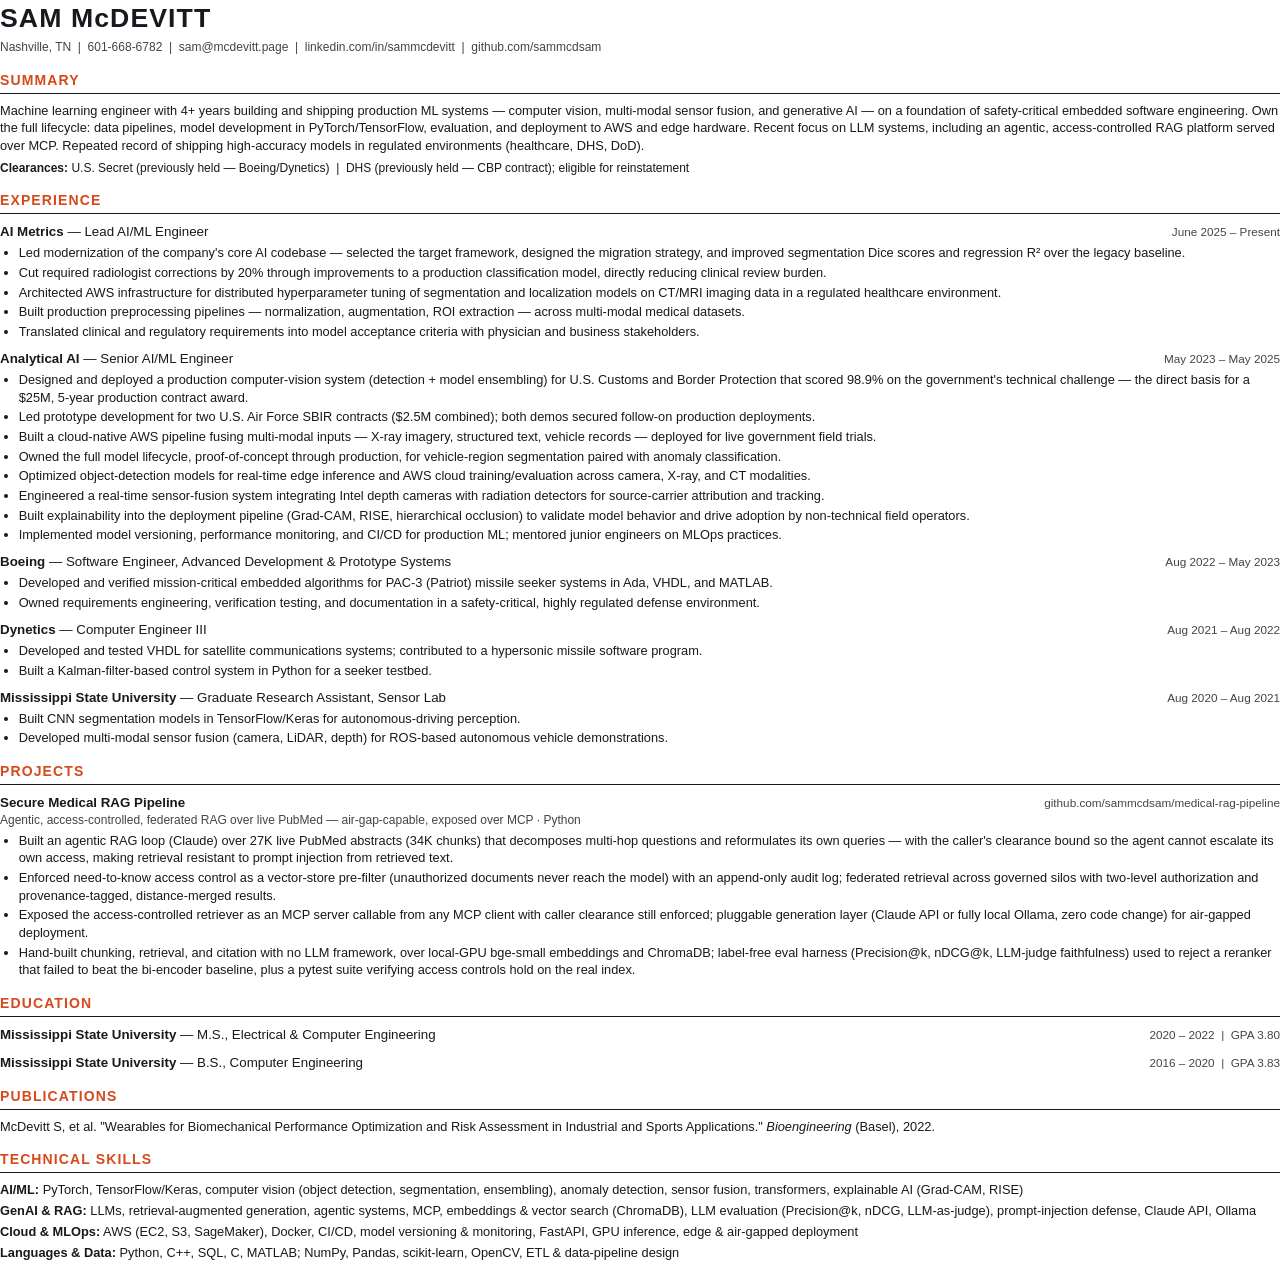
==== resume/resume.html @ 663efe21 "Portfolio site: hero, selected work, experience, featured RAG project, skills, resume PDF Co-Authore" ====
<!DOCTYPE html>
<html lang="en">
<head>
<meta charset="UTF-8">
<title>Sam McDevitt — Resume</title>
<style>
  @page { size: letter; margin: 0.55in 0.6in; }
  * { box-sizing: border-box; margin: 0; padding: 0; }
  body {
    font-family: Helvetica, Arial, sans-serif;
    font-size: 9.6pt;
    line-height: 1.38;
    color: #16191D;
  }
  h1 {
    font-size: 20pt;
    letter-spacing: 0.04em;
    margin-bottom: 2pt;
  }
  .contact {
    font-size: 9pt;
    color: #444;
    margin-bottom: 10pt;
  }
  h2 {
    font-size: 10.5pt;
    text-transform: uppercase;
    letter-spacing: 0.08em;
    color: #D6491B;
    border-bottom: 1.2pt solid #16191D;
    padding-bottom: 2pt;
    margin: 11pt 0 6pt;
  }
  .role {
    display: flex;
    justify-content: space-between;
    align-items: baseline;
    margin-top: 7pt;
  }
  .role h3 { font-size: 10pt; }
  .role .org { font-weight: normal; }
  .dates {
    font-size: 8.8pt;
    color: #444;
    white-space: nowrap;
  }
  ul { margin: 2pt 0 0 14pt; }
  li { margin-bottom: 1.5pt; }
  .summary { margin-bottom: 2pt; }
  .clearance { font-size: 9pt; margin-top: 4pt; }
  .proj-sub { font-size: 9pt; color: #444; margin-bottom: 2pt; }
  .skills p { margin-bottom: 2.5pt; }
  .skills b { color: #16191D; }
  a { color: inherit; text-decoration: none; }
</style>
</head>
<body>

<h1>SAM McDEVITT</h1>
<p class="contact">
  Nashville, TN &nbsp;|&nbsp; 601-668-6782 &nbsp;|&nbsp; sam@mcdevitt.page &nbsp;|&nbsp;
  linkedin.com/in/sammcdevitt &nbsp;|&nbsp; github.com/sammcdsam
</p>

<h2>Summary</h2>
<p class="summary">
Machine learning engineer with 4+ years building and shipping production ML systems — computer vision,
multi-modal sensor fusion, and generative AI — on a foundation of safety-critical embedded software
engineering. Own the full lifecycle: data pipelines, model development in PyTorch/TensorFlow, evaluation,
and deployment to AWS and edge hardware. Recent focus on LLM systems, including an agentic,
access-controlled RAG platform served over MCP. Repeated record of shipping high-accuracy models in
regulated environments (healthcare, DHS, DoD).
</p>
<p class="clearance">
<b>Clearances:</b> U.S. Secret (previously held — Boeing/Dynetics) &nbsp;|&nbsp; DHS (previously held —
CBP contract); eligible for reinstatement
</p>

<h2>Experience</h2>

<div class="role">
  <h3>AI Metrics <span class="org">— Lead AI/ML Engineer</span></h3>
  <span class="dates">June 2025 – Present</span>
</div>
<ul>
  <li>Led modernization of the company's core AI codebase — selected the target framework, designed the migration strategy, and improved segmentation Dice scores and regression R² over the legacy baseline.</li>
  <li>Cut required radiologist corrections by 20% through improvements to a production classification model, directly reducing clinical review burden.</li>
  <li>Architected AWS infrastructure for distributed hyperparameter tuning of segmentation and localization models on CT/MRI imaging data in a regulated healthcare environment.</li>
  <li>Built production preprocessing pipelines — normalization, augmentation, ROI extraction — across multi-modal medical datasets.</li>
  <li>Translated clinical and regulatory requirements into model acceptance criteria with physician and business stakeholders.</li>
</ul>

<div class="role">
  <h3>Analytical AI <span class="org">— Senior AI/ML Engineer</span></h3>
  <span class="dates">May 2023 – May 2025</span>
</div>
<ul>
  <li>Designed and deployed a production computer-vision system (detection + model ensembling) for U.S. Customs and Border Protection that scored 98.9% on the government's technical challenge — the direct basis for a $25M, 5-year production contract award.</li>
  <li>Led prototype development for two U.S. Air Force SBIR contracts ($2.5M combined); both demos secured follow-on production deployments.</li>
  <li>Built a cloud-native AWS pipeline fusing multi-modal inputs — X-ray imagery, structured text, vehicle records — deployed for live government field trials.</li>
  <li>Owned the full model lifecycle, proof-of-concept through production, for vehicle-region segmentation paired with anomaly classification.</li>
  <li>Optimized object-detection models for real-time edge inference and AWS cloud training/evaluation across camera, X-ray, and CT modalities.</li>
  <li>Engineered a real-time sensor-fusion system integrating Intel depth cameras with radiation detectors for source-carrier attribution and tracking.</li>
  <li>Built explainability into the deployment pipeline (Grad-CAM, RISE, hierarchical occlusion) to validate model behavior and drive adoption by non-technical field operators.</li>
  <li>Implemented model versioning, performance monitoring, and CI/CD for production ML; mentored junior engineers on MLOps practices.</li>
</ul>

<div class="role">
  <h3>Boeing <span class="org">— Software Engineer, Advanced Development &amp; Prototype Systems</span></h3>
  <span class="dates">Aug 2022 – May 2023</span>
</div>
<ul>
  <li>Developed and verified mission-critical embedded algorithms for PAC-3 (Patriot) missile seeker systems in Ada, VHDL, and MATLAB.</li>
  <li>Owned requirements engineering, verification testing, and documentation in a safety-critical, highly regulated defense environment.</li>
</ul>

<div class="role">
  <h3>Dynetics <span class="org">— Computer Engineer III</span></h3>
  <span class="dates">Aug 2021 – Aug 2022</span>
</div>
<ul>
  <li>Developed and tested VHDL for satellite communications systems; contributed to a hypersonic missile software program.</li>
  <li>Built a Kalman-filter-based control system in Python for a seeker testbed.</li>
</ul>

<div class="role">
  <h3>Mississippi State University <span class="org">— Graduate Research Assistant, Sensor Lab</span></h3>
  <span class="dates">Aug 2020 – Aug 2021</span>
</div>
<ul>
  <li>Built CNN segmentation models in TensorFlow/Keras for autonomous-driving perception.</li>
  <li>Developed multi-modal sensor fusion (camera, LiDAR, depth) for ROS-based autonomous vehicle demonstrations.</li>
</ul>

<h2>Projects</h2>

<div class="role">
  <h3>Secure Medical RAG Pipeline</h3>
  <span class="dates">github.com/sammcdsam/medical-rag-pipeline</span>
</div>
<p class="proj-sub">Agentic, access-controlled, federated RAG over live PubMed — air-gap-capable, exposed over MCP · Python</p>
<ul>
  <li>Built an agentic RAG loop (Claude) over 27K live PubMed abstracts (34K chunks) that decomposes multi-hop questions and reformulates its own queries — with the caller's clearance bound so the agent cannot escalate its own access, making retrieval resistant to prompt injection from retrieved text.</li>
  <li>Enforced need-to-know access control as a vector-store pre-filter (unauthorized documents never reach the model) with an append-only audit log; federated retrieval across governed silos with two-level authorization and provenance-tagged, distance-merged results.</li>
  <li>Exposed the access-controlled retriever as an MCP server callable from any MCP client with caller clearance still enforced; pluggable generation layer (Claude API or fully local Ollama, zero code change) for air-gapped deployment.</li>
  <li>Hand-built chunking, retrieval, and citation with no LLM framework, over local-GPU bge-small embeddings and ChromaDB; label-free eval harness (Precision@k, nDCG@k, LLM-judge faithfulness) used to reject a reranker that failed to beat the bi-encoder baseline, plus a pytest suite verifying access controls hold on the real index.</li>
</ul>

<h2>Education</h2>
<div class="role">
  <h3>Mississippi State University <span class="org">— M.S., Electrical &amp; Computer Engineering</span></h3>
  <span class="dates">2020 – 2022 &nbsp;|&nbsp; GPA 3.80</span>
</div>
<div class="role">
  <h3>Mississippi State University <span class="org">— B.S., Computer Engineering</span></h3>
  <span class="dates">2016 – 2020 &nbsp;|&nbsp; GPA 3.83</span>
</div>

<h2>Publications</h2>
<p>
McDevitt S, et al. "Wearables for Biomechanical Performance Optimization and Risk Assessment in
Industrial and Sports Applications." <i>Bioengineering</i> (Basel), 2022.
</p>

<h2>Technical Skills</h2>
<div class="skills">
  <p><b>AI/ML:</b> PyTorch, TensorFlow/Keras, computer vision (object detection, segmentation, ensembling), anomaly detection, sensor fusion, transformers, explainable AI (Grad-CAM, RISE)</p>
  <p><b>GenAI &amp; RAG:</b> LLMs, retrieval-augmented generation, agentic systems, MCP, embeddings &amp; vector search (ChromaDB), LLM evaluation (Precision@k, nDCG, LLM-as-judge), prompt-injection defense, Claude API, Ollama</p>
  <p><b>Cloud &amp; MLOps:</b> AWS (EC2, S3, SageMaker), Docker, CI/CD, model versioning &amp; monitoring, FastAPI, GPU inference, edge &amp; air-gapped deployment</p>
  <p><b>Languages &amp; Data:</b> Python, C++, SQL, C, MATLAB; NumPy, Pandas, scikit-learn, OpenCV, ETL &amp; data-pipeline design</p>
</div>

</body>
</html>
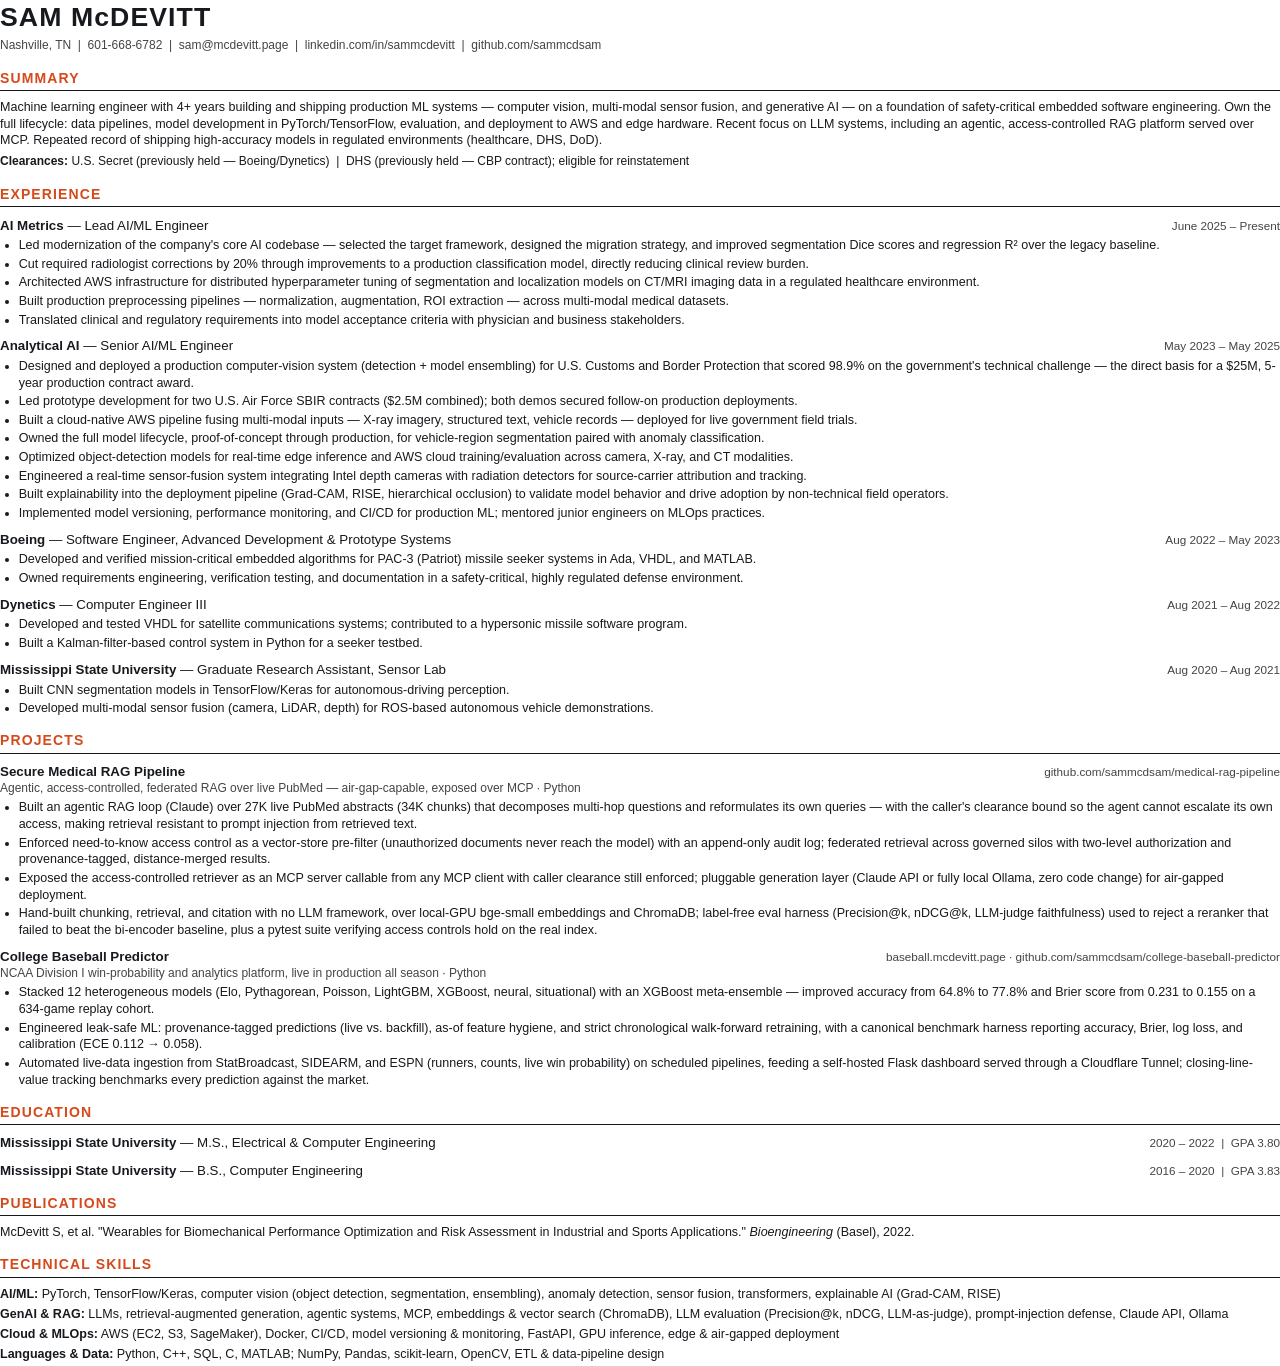
==== commit 6318099f: "Add College Baseball Predictor to resume PDF Co-Authored-By: Claude Fable 5 <noreply@anthropic.com>" ====
--- a/resume/resume.html
+++ b/resume/resume.html
@@ -4,12 +4,12 @@
 <meta charset="UTF-8">
 <title>Sam McDevitt — Resume</title>
 <style>
-  @page { size: letter; margin: 0.55in 0.6in; }
+  @page { size: letter; margin: 0.5in 0.6in; }
   * { box-sizing: border-box; margin: 0; padding: 0; }
   body {
     font-family: Helvetica, Arial, sans-serif;
-    font-size: 9.6pt;
-    line-height: 1.38;
+    font-size: 9.4pt;
+    line-height: 1.33;
     color: #16191D;
   }
   h1 {
@@ -146,6 +146,17 @@
   <li>Hand-built chunking, retrieval, and citation with no LLM framework, over local-GPU bge-small embeddings and ChromaDB; label-free eval harness (Precision@k, nDCG@k, LLM-judge faithfulness) used to reject a reranker that failed to beat the bi-encoder baseline, plus a pytest suite verifying access controls hold on the real index.</li>
 </ul>
 
+<div class="role">
+  <h3>College Baseball Predictor</h3>
+  <span class="dates">baseball.mcdevitt.page · github.com/sammcdsam/college-baseball-predictor</span>
+</div>
+<p class="proj-sub">NCAA Division I win-probability and analytics platform, live in production all season · Python</p>
+<ul>
+  <li>Stacked 12 heterogeneous models (Elo, Pythagorean, Poisson, LightGBM, XGBoost, neural, situational) with an XGBoost meta-ensemble — improved accuracy from 64.8% to 77.8% and Brier score from 0.231 to 0.155 on a 634-game replay cohort.</li>
+  <li>Engineered leak-safe ML: provenance-tagged predictions (live vs. backfill), as-of feature hygiene, and strict chronological walk-forward retraining, with a canonical benchmark harness reporting accuracy, Brier, log loss, and calibration (ECE 0.112 → 0.058).</li>
+  <li>Automated live-data ingestion from StatBroadcast, SIDEARM, and ESPN (runners, counts, live win probability) on scheduled pipelines, feeding a self-hosted Flask dashboard served through a Cloudflare Tunnel; closing-line-value tracking benchmarks every prediction against the market.</li>
+</ul>
+
 <h2>Education</h2>
 <div class="role">
   <h3>Mississippi State University <span class="org">— M.S., Electrical &amp; Computer Engineering</span></h3>
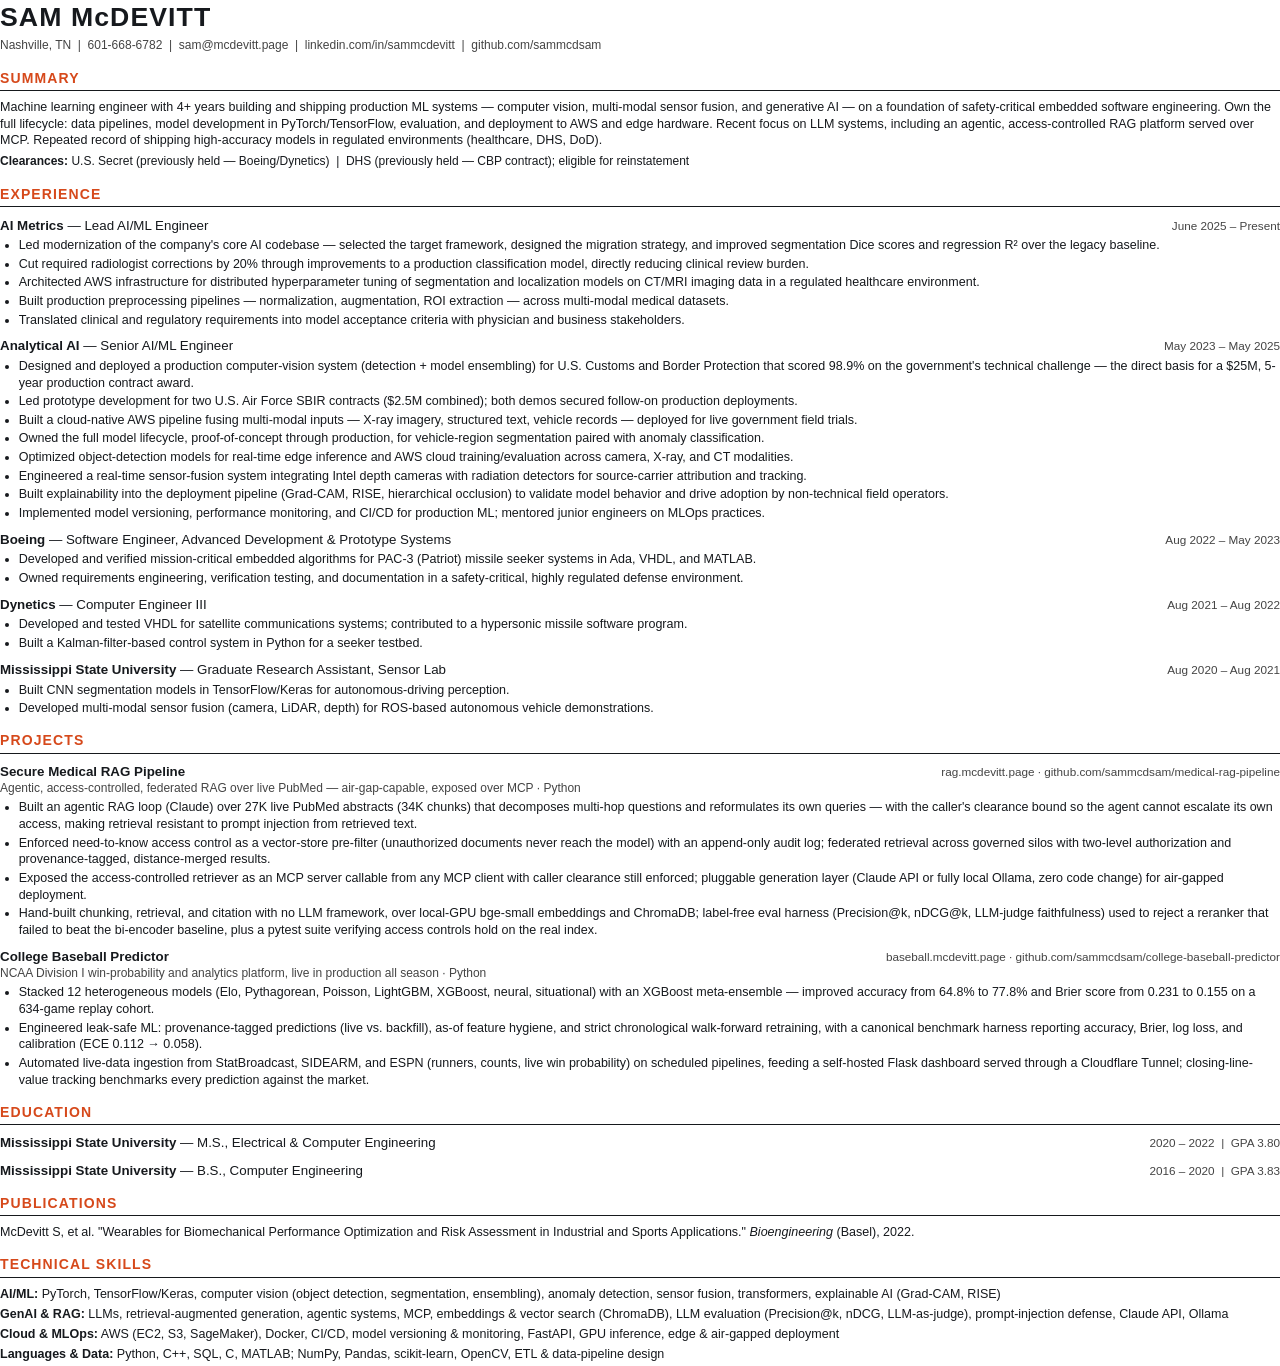
==== commit 7e67b742: "Add live demo link to Medical RAG project on resume Co-Authored-By: Claude Fable 5 <noreply@anthropi" ====
--- a/resume/resume.html
+++ b/resume/resume.html
@@ -136,7 +136,7 @@
 
 <div class="role">
   <h3>Secure Medical RAG Pipeline</h3>
-  <span class="dates">github.com/sammcdsam/medical-rag-pipeline</span>
+  <span class="dates">rag.mcdevitt.page · github.com/sammcdsam/medical-rag-pipeline</span>
 </div>
 <p class="proj-sub">Agentic, access-controlled, federated RAG over live PubMed — air-gap-capable, exposed over MCP · Python</p>
 <ul>
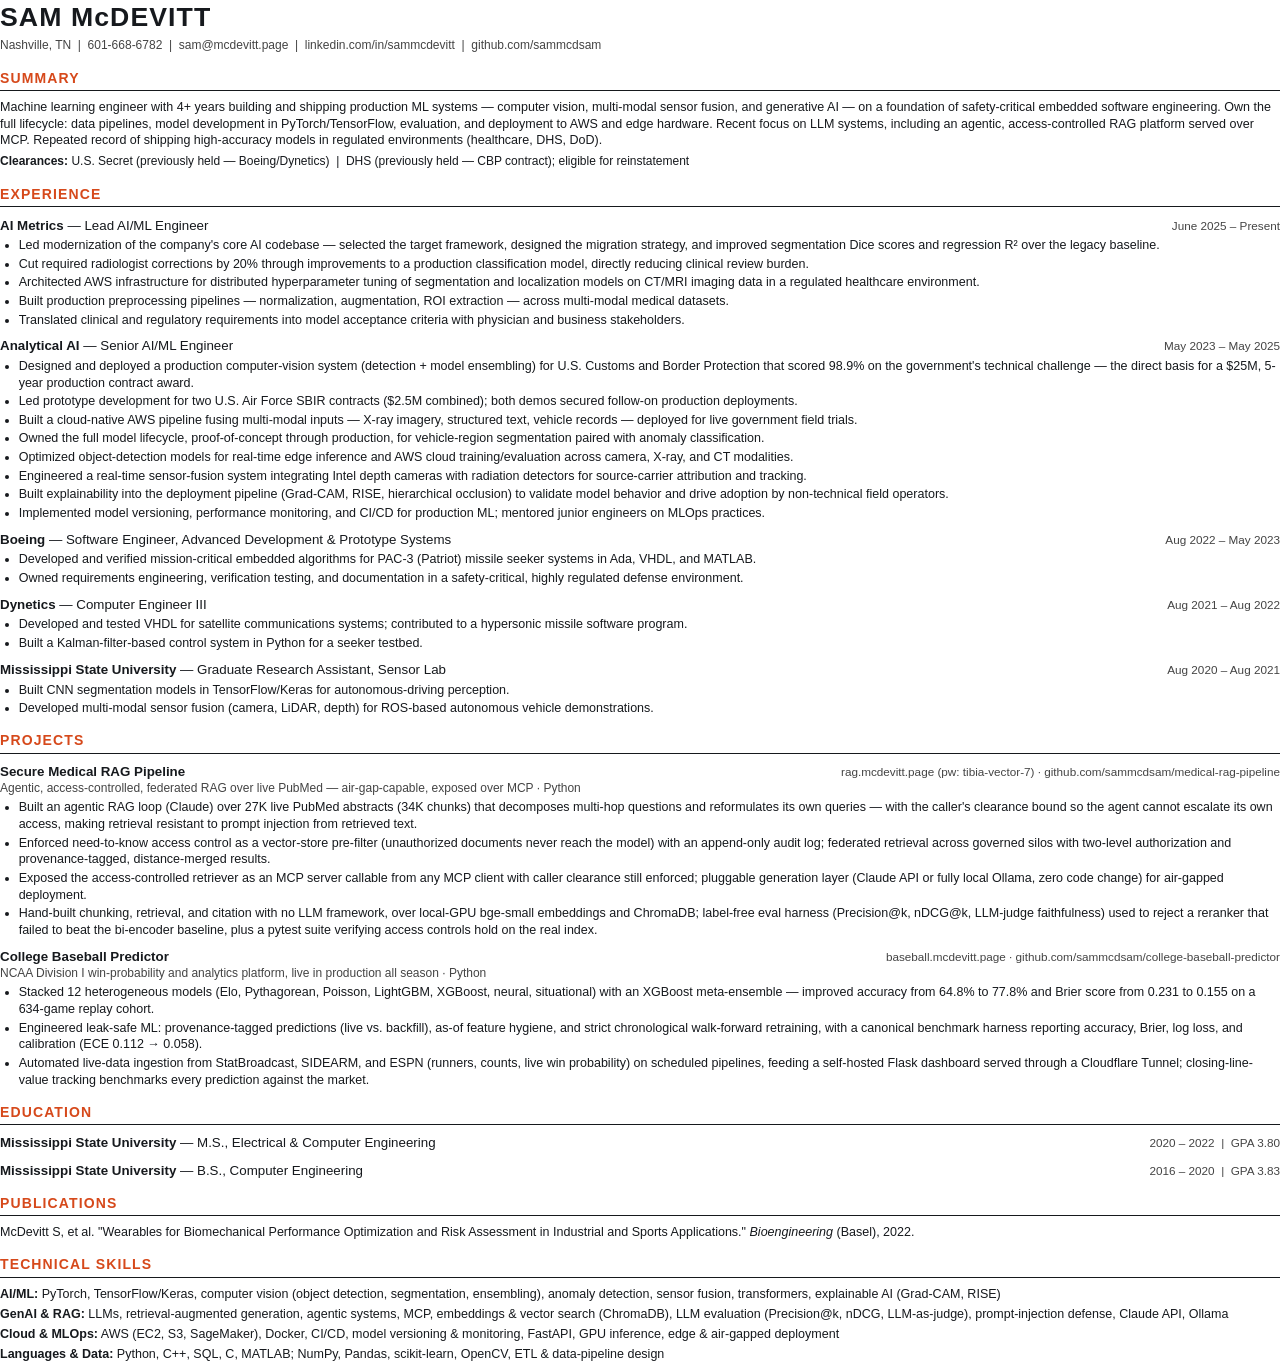
==== commit b50479a6: "Add demo password to RAG project link on resume Co-Authored-By: Claude Fable 5 <noreply@anthropic.co" ====
--- a/resume/resume.html
+++ b/resume/resume.html
@@ -136,7 +136,7 @@
 
 <div class="role">
   <h3>Secure Medical RAG Pipeline</h3>
-  <span class="dates">rag.mcdevitt.page · github.com/sammcdsam/medical-rag-pipeline</span>
+  <span class="dates">rag.mcdevitt.page (pw: tibia-vector-7) · github.com/sammcdsam/medical-rag-pipeline</span>
 </div>
 <p class="proj-sub">Agentic, access-controlled, federated RAG over live PubMed — air-gap-capable, exposed over MCP · Python</p>
 <ul>
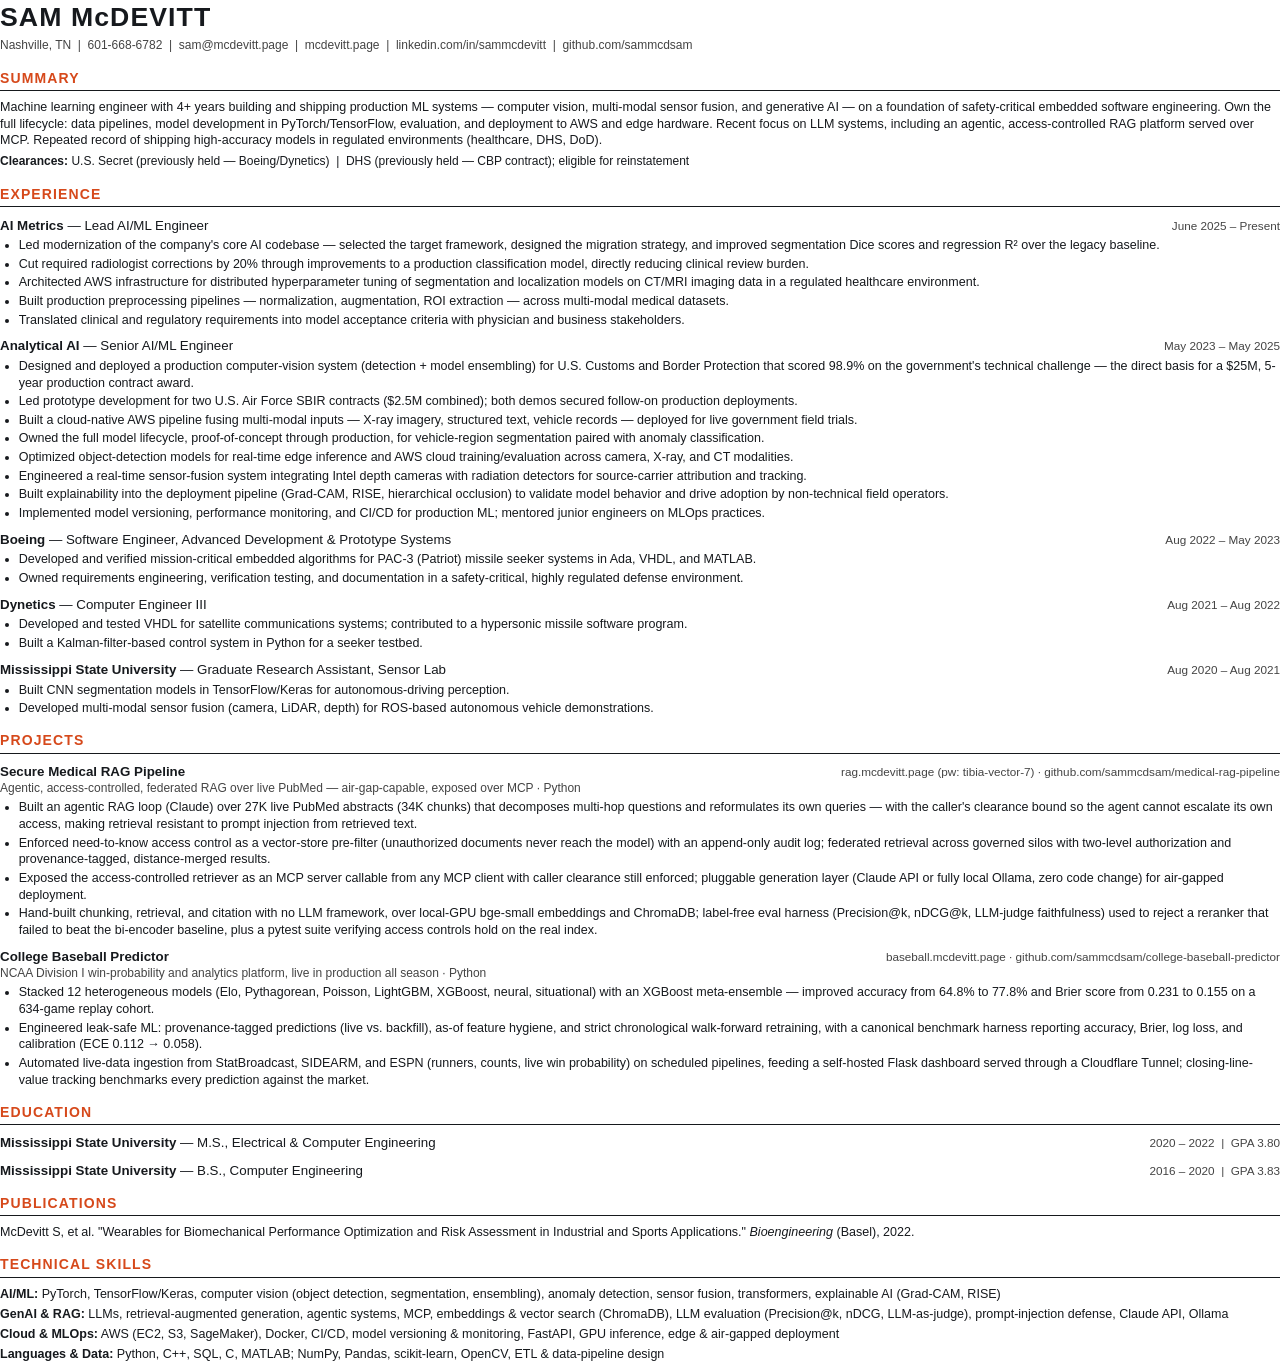
==== commit cf26c390: "Wire in Umami analytics, add site URL to resume, custom 404 Co-Authored-By: Claude Fable 5 <noreply@" ====
--- a/resume/resume.html
+++ b/resume/resume.html
@@ -59,7 +59,7 @@
 <h1>SAM McDEVITT</h1>
 <p class="contact">
   Nashville, TN &nbsp;|&nbsp; 601-668-6782 &nbsp;|&nbsp; sam@mcdevitt.page &nbsp;|&nbsp;
-  linkedin.com/in/sammcdevitt &nbsp;|&nbsp; github.com/sammcdsam
+  mcdevitt.page &nbsp;|&nbsp; linkedin.com/in/sammcdevitt &nbsp;|&nbsp; github.com/sammcdsam
 </p>
 
 <h2>Summary</h2>
